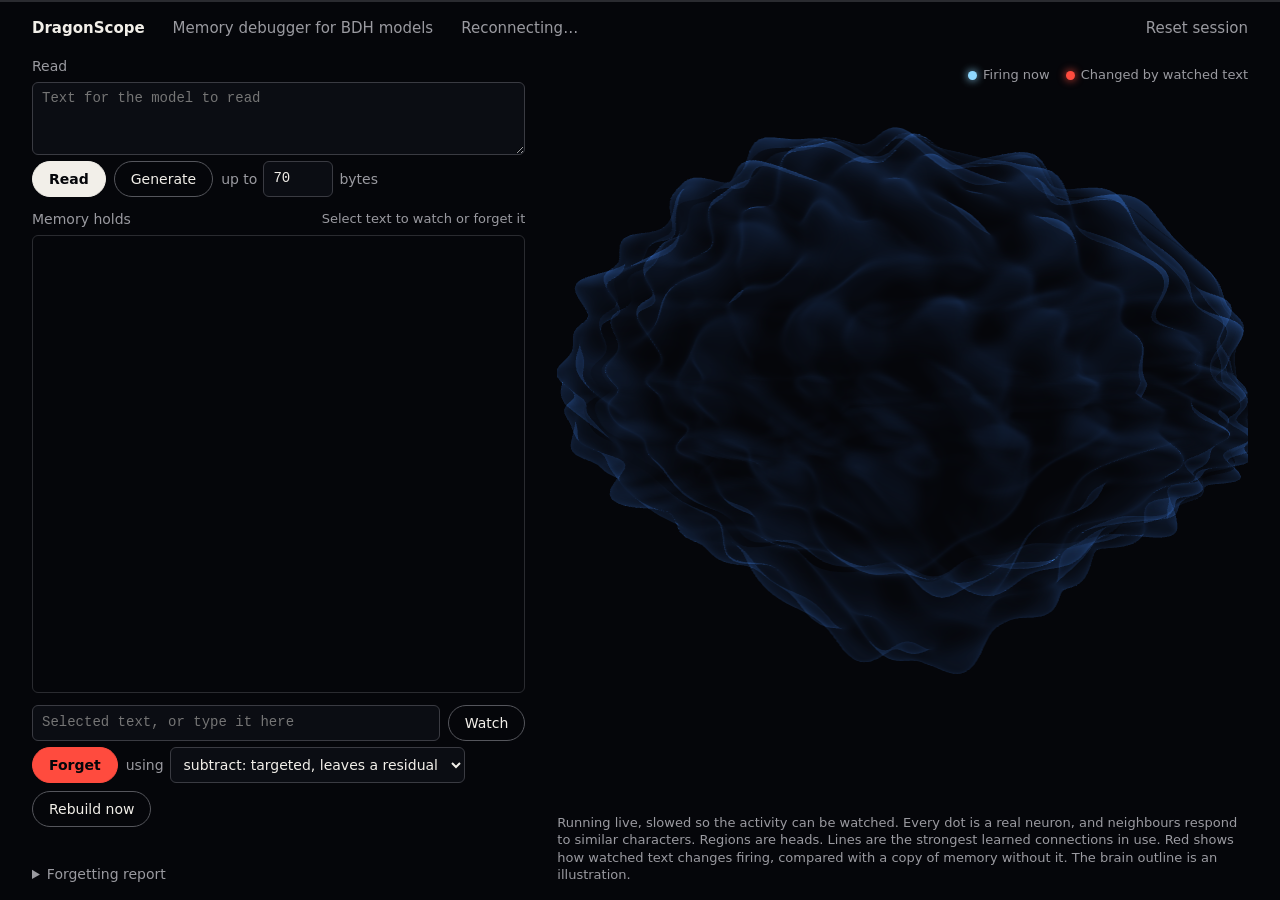
==== dragonscope/static/inspector.html @ 6da28034 "Add the DragonScope toolkit: capture, forget, report and dashboard - Public API: ds.capture, MemoryC" ====
<!doctype html>
<html lang="en">
<head>
  <meta charset="utf-8">
  <meta name="viewport" content="width=device-width, initial-scale=1">
  <title>DragonScope</title>
  <link rel="icon" href="data:,">
  <link rel="stylesheet" href="style.css">
  <link rel="stylesheet" href="inspector.css">
</head>
<body>
  <div class="session-line" title="Session length"><div id="session-fill"></div></div>

  <header>
    <strong>DragonScope</strong>
    <span class="dim">Memory debugger for BDH models</span>
    <span class="dim" id="connection" hidden>Reconnecting…</span>
    <button class="link fake-note" id="reset" type="button">Reset session</button>
  </header>

  <main>
    <section class="story tools">
      <div class="block">
        <label for="input">Read</label>
        <textarea id="input" rows="3" spellcheck="false" placeholder="Text for the model to read"></textarea>
        <div class="row">
          <button class="tool primary" id="read" type="button">Read</button>
          <button class="tool" id="generate" type="button">Generate</button>
          <label class="inline">up to <input id="count" type="number" min="1" max="200" value="70"> bytes</label>
        </div>
      </div>

      <div class="block grow">
        <div class="row between">
          <label>Memory holds</label>
          <span class="dim small">Select text to watch or forget it</span>
        </div>
        <div class="text" id="text" tabindex="0"></div>
      </div>

      <div class="block">
        <div class="row">
          <input id="target" spellcheck="false" placeholder="Selected text, or type it here" aria-label="Text to watch or forget">
          <button class="tool" id="watch" type="button">Watch</button>
        </div>
        <div class="row">
          <button class="tool danger" id="forget" type="button">Forget</button>
          <label class="inline">using
            <select id="method">
              <option value="subtract">subtract: targeted, leaves a residual</option>
              <option value="rebuild">rebuild: rereads the session, exact</option>
            </select>
          </label>
          <button class="tool" id="rebuild" type="button">Rebuild now</button>
        </div>
        <p class="error" id="error" role="alert"></p>
      </div>

      <details class="block" id="report-form">
        <summary>Forgetting report</summary>
        <p class="dim small">Tests a copy of this session, before and after forgetting. This session does not change.</p>
        <input id="r-forget" spellcheck="false" placeholder="Text to forget" aria-label="Text to forget">
        <div class="row"><input id="r-prompt" spellcheck="false" placeholder="Prompt that asks for it" aria-label="Prompt that asks for it"></div>
        <div class="row">
          <input id="r-kept-prompt" spellcheck="false" placeholder="Prompt for something to keep" aria-label="Prompt for something to keep">
          <input id="r-kept" spellcheck="false" placeholder="Expected answer" aria-label="Expected answer to keep">
        </div>
        <button class="tool" id="run-report" type="button">Run report</button>
      </details>
    </section>

    <section class="brain">
      <div class="hud" id="hud"></div>
      <div class="brain-wrap" id="brain-wrap">
        <canvas id="brain" role="img" aria-label="The model's neurons, shown inside a brain outline. They light up as they fire, and red marks the effect of watched text."></canvas>
        <ul class="legend">
          <li><span class="swatch fire"></span>Firing now</li>
          <li><span class="swatch hot"></span>Changed by watched text</li>
        </ul>
        <div class="readout" id="readout" hidden>
          <p class="readout-label" id="readout-label"></p>
          <div class="readout-track"><div id="readout-fill"></div></div>
        </div>
      </div>
      <div id="results"></div>
      <p class="dim caption">Running live, slowed so the activity can be watched. Every dot is a real neuron, and neighbours respond to similar characters. Regions are heads. Lines are the strongest learned connections in use. Red shows how watched text changes firing, compared with a copy of memory without it. The brain outline is an illustration.</p>
    </section>
  </main>

  <script src="vendor/three.min.js"></script>
  <script src="brain.js"></script>
  <script src="inspector.js"></script>
</body>
</html>
---- dragonscope/static/style.css ----
:root {
  color-scheme: dark;
  --black: #05060a;
  --white: #f2efe9;
  --dim: #9a9aa0;
  --line: #2a2b30;
  --red: #ff4b3e;
  --fire: #8fd8ff;
  --mono: "Cascadia Mono", Consolas, "Courier New", monospace;
}

* { box-sizing: border-box; }
html, body { height: 100%; }

body {
  margin: 0;
  display: flex;
  flex-direction: column;
  background: var(--black);
  color: var(--white);
  font: 17px/1.45 "Segoe UI Variable Text", "Segoe UI", system-ui, sans-serif;
}

p, ol, ul { margin: 0; padding: 0; }
ol, ul { list-style: none; }
button, input, select { font: inherit; color: inherit; }
button:disabled { opacity: .35; cursor: default; }
:focus-visible { outline: 2px solid var(--white); outline-offset: 3px; }
.dim { color: var(--dim); }

.session-line { height: 2px; background: var(--line); }
#session-fill { height: 100%; width: 0; background: var(--white); transition: width .4s; }

header {
  display: flex;
  flex-wrap: wrap;
  align-items: baseline;
  gap: 2px 28px;
  padding: 12px 32px 0;
  font-size: 15px;
}
header strong { font-weight: 600; }
.fake-note { margin-left: auto; }

.steps { display: flex; flex-wrap: wrap; gap: 2px 8px; color: #6d6e75; counter-reset: step; }
.steps li { counter-increment: step; }
.steps li::before { content: counter(step) " "; font-family: var(--mono); font-size: 13px; }
.steps li:not(:last-child)::after { content: "→"; margin-left: 8px; color: #45464c; }
.steps li.done { color: var(--dim); }
.steps li.current { color: var(--white); font-weight: 600; }

.link { padding: 4px 0; border: 0; background: none; color: var(--dim); cursor: pointer; }
.link:hover:not(:disabled) { color: var(--white); }
.link.strong { color: var(--white); font-weight: 600; }
.link.current { color: var(--white); text-decoration: underline; text-underline-offset: 5px; }

main {
  flex: 1;
  min-height: 0;
  display: grid;
  grid-template-columns: minmax(0, 5fr) minmax(0, 7fr);
  gap: 32px;
  padding: 12px 32px 16px;
}

/* The story */

.story { min-height: 0; display: flex; flex-direction: column; gap: 12px; }

.headline {
  font-family: "Segoe UI Variable Display", "Segoe UI Light", "Segoe UI", system-ui, sans-serif;
  font-size: clamp(30px, 3.2vw, 56px);
  font-weight: 300;
  line-height: 1.1;
  letter-spacing: -.015em;
}
.headline.alert { color: var(--red); }
.headline.enter { animation: rise .5s ease-out; }
@keyframes rise {
  from { opacity: 0; transform: translateY(8px); }
  to { opacity: 1; transform: none; }
}
.subline { min-height: 25px; margin-top: 6px; color: #c3c2c0; font-size: 17px; }

.actions { display: flex; flex-wrap: wrap; gap: 8px 10px; margin-top: 12px; }
.actions:empty { display: none; }
.act {
  min-height: 48px;
  padding: 8px 26px;
  border: 1px solid var(--white);
  border-radius: 999px;
  background: var(--white);
  color: var(--black);
  font-weight: 600;
  cursor: pointer;
}
.act:hover:not(:disabled) { background: none; color: var(--white); }
.act.forget { border-color: var(--red); background: var(--red); color: var(--black); }
.act.forget:hover:not(:disabled) { background: none; color: var(--red); }
.act:not(:disabled) { animation: invite 2.2s ease-in-out infinite; }
@keyframes invite {
  0%, 100% { box-shadow: 0 0 0 0 rgba(242, 239, 233, 0); }
  50% { box-shadow: 0 0 22px 2px rgba(242, 239, 233, .25); }
}
.act.forget:not(:disabled) { animation-name: invite-red; }
@keyframes invite-red {
  0%, 100% { box-shadow: 0 0 0 0 rgba(255, 75, 62, 0); }
  50% { box-shadow: 0 0 26px 4px rgba(255, 75, 62, .5); }
}

.transcript {
  flex: 1;
  min-height: 60px;
  overflow-y: auto;
  padding-top: 2px;
  border-top: 1px solid var(--line);
}
.turn { margin: 7px 0; overflow-wrap: anywhere; }
.turn.user { color: var(--dim); }
.flagged { color: var(--red); font-family: var(--mono); font-size: .94em; }
.forgotten { color: var(--dim); font-size: .82em; font-style: italic; text-decoration: line-through; }
.caret { display: inline-block; width: 8px; height: 1em; margin-left: 2px; vertical-align: -2px; background: var(--fire); }

.choices { display: flex; flex-wrap: wrap; align-items: baseline; gap: 2px 18px; font-size: 15px; }
.choices > .dim { width: 44px; }
#tabs, #asks { display: flex; flex-wrap: wrap; gap: 2px 18px; }

.entry {
  display: flex;
  align-items: center;
  gap: 14px;
  margin-top: 4px;
  border-bottom: 1px solid var(--dim);
}
.entry:focus-within { border-bottom-color: var(--white); }
.entry.invite { border-bottom-color: var(--white); box-shadow: 0 1px 0 0 var(--white); }
#say-fields { flex: 1; min-width: 0; display: flex; align-items: center; gap: 12px; }
#say-fields input, #say-fields select {
  flex: 1;
  min-width: 0;
  min-height: 42px;
  border: 0;
  background: transparent;
  outline: 0;
}
#say-fields select option { background: var(--black); }
#say-fields input { font-family: var(--mono); font-size: 19px; }
#say-fields input::placeholder { color: #66676d; }
.form-note { min-height: 21px; margin-top: 3px; font-size: 14px; color: var(--dim); }
.form-note.error { color: var(--red); }
.form-note .link { color: var(--white); text-decoration: underline; text-underline-offset: 3px; padding: 0; }

/* The brain */

.brain { min-height: 0; min-width: 0; display: flex; flex-direction: column; gap: 8px; }
.brain-wrap { position: relative; flex: 1; min-height: 260px; cursor: grab; touch-action: none; }
.brain-wrap:active { cursor: grabbing; }
#brain { position: absolute; inset: 0; width: 100%; height: 100%; display: block; }
.caption { font-size: 13px; line-height: 1.35; }

.legend {
  position: absolute;
  top: 2px;
  right: 0;
  display: flex;
  flex-wrap: wrap;
  justify-content: flex-end;
  gap: 2px 16px;
  font-size: 13px;
  color: var(--dim);
  pointer-events: none;
}
.legend li { display: flex; align-items: center; gap: 6px; }
.swatch { width: 9px; height: 9px; border-radius: 50%; }
.swatch.fire { background: var(--fire); box-shadow: 0 0 8px var(--fire); }
.swatch.hot { background: var(--red); box-shadow: 0 0 8px var(--red); }

.hud { display: grid; grid-template-columns: repeat(4, minmax(0, 1fr)); gap: 12px; }
.hud-stat b { display: block; font: 300 clamp(24px, 2.3vw, 38px)/1.1 "Segoe UI Variable Display", "Segoe UI Light", "Segoe UI", system-ui, sans-serif; font-variant-numeric: tabular-nums; }
.hud-stat span { display: block; font-size: 13px; line-height: 1.25; color: var(--dim); }
.hud-stat.live b { color: var(--fire); }
.hud-stat.live.hot b { color: var(--red); }

.readout {
  position: absolute;
  left: 50%;
  bottom: 4px;
  width: min(420px, 90%);
  transform: translateX(-50%);
  text-align: center;
  pointer-events: none;
}
.readout-label { font-size: 15px; font-variant-numeric: tabular-nums; }
.readout-track { height: 4px; margin-top: 5px; border-radius: 2px; background: var(--line); overflow: hidden; }
#readout-fill { height: 100%; width: 0; background: var(--red); transition: width .08s linear; }

#proof:empty { display: none; }
#proof:not(:empty) + .caption { display: none; }
.stats { display: grid; grid-template-columns: repeat(3, 1fr); gap: 16px; padding-top: 8px; border-top: 1px solid var(--line); }
.stat b { display: block; font: 400 20px/1.2 var(--mono); }
.stat b.bad { color: var(--red); }
.stat span { display: block; font-size: 13px; line-height: 1.3; color: var(--dim); }
.proof-note { margin-top: 6px; font-size: 13px; color: var(--dim); }
.log { margin-top: 5px; font: 13px/1.4 var(--mono); }

@media (max-width: 900px) {
  html, body { height: auto; }
  header { padding: 12px 16px 0; }
  .fake-note { margin-left: 0; }
  main { grid-template-columns: minmax(0, 1fr); gap: 20px; padding: 12px 16px 20px; }
  .transcript { max-height: 40vh; }
  .brain-wrap { flex: none; height: 92vw; max-height: 560px; touch-action: pan-y; }
  .stats { grid-template-columns: 1fr; gap: 8px; }
  .hud { grid-template-columns: repeat(2, minmax(0, 1fr)); }
}
---- dragonscope/static/inspector.css ----
.tools { gap: 12px; overflow-y: auto; }
.block { display: flex; flex-direction: column; gap: 6px; }
.block.grow { flex: 1; min-height: 110px; }
.block > label, .block label:first-child:not(.inline), summary { font-size: 14px; color: var(--dim); }
.row { display: flex; flex-wrap: wrap; align-items: center; gap: 8px; }
.row.between { justify-content: space-between; }
.small { font-size: 13px; }
.inline { display: flex; align-items: center; gap: 6px; font-size: 14px; color: var(--dim); }

.tools textarea, .tools input, .tools select {
  min-height: 36px;
  padding: 6px 9px;
  border: 1px solid #3a3b42;
  border-radius: 6px;
  background: #0b0d13;
  font: 14px/1.4 var(--mono);
  color: var(--white);
}
.tools textarea { width: 100%; resize: vertical; }
.tools .row > input:not([type="number"]) { flex: 1 1 150px; min-width: 0; }
.tools > details > input { width: 100%; }
.tools select { font-family: inherit; min-width: 0; max-width: 100%; }
.tools input[type="number"] { width: 70px; }

.tool {
  min-height: 36px;
  padding: 4px 16px;
  border: 1px solid #55565c;
  border-radius: 999px;
  background: none;
  cursor: pointer;
  font-size: 14px;
}
.tool:hover:not(:disabled) { border-color: var(--white); }
.tool.primary { border-color: var(--white); background: var(--white); color: var(--black); font-weight: 600; }
.tool.danger { border-color: var(--red); background: var(--red); color: var(--black); font-weight: 600; }

.text {
  flex: 1;
  min-height: 80px;
  overflow-y: auto;
  padding: 8px 10px;
  border: 1px solid var(--line);
  border-radius: 6px;
  font: 14px/1.5 var(--mono);
  white-space: pre-wrap;
  overflow-wrap: anywhere;
}
.text .gap { color: var(--dim); font-size: 12px; font-style: italic; text-decoration: line-through; user-select: none; }
.text .watched { color: var(--red); }
.text .written { color: #c5e9ff; }
.text .latest { background: #1b2a38; }

.error { min-height: 19px; font-size: 13px; color: var(--red); }
summary { cursor: pointer; }
details[open] { gap: 6px; }

.results-table { width: 100%; margin-top: 4px; border-collapse: collapse; font-size: 13px; }
.results-table th, .results-table td { padding: 2px 8px 2px 0; border-top: 1px solid var(--line); font-weight: 400; text-align: right; font-variant-numeric: tabular-nums; }
.results-table thead th { border-top: 0; color: var(--dim); }
.results-table tr > :first-child { text-align: left; }
.verdict-pass { color: #6fdc9b; }
.verdict-fail { color: var(--red); font-weight: 600; }
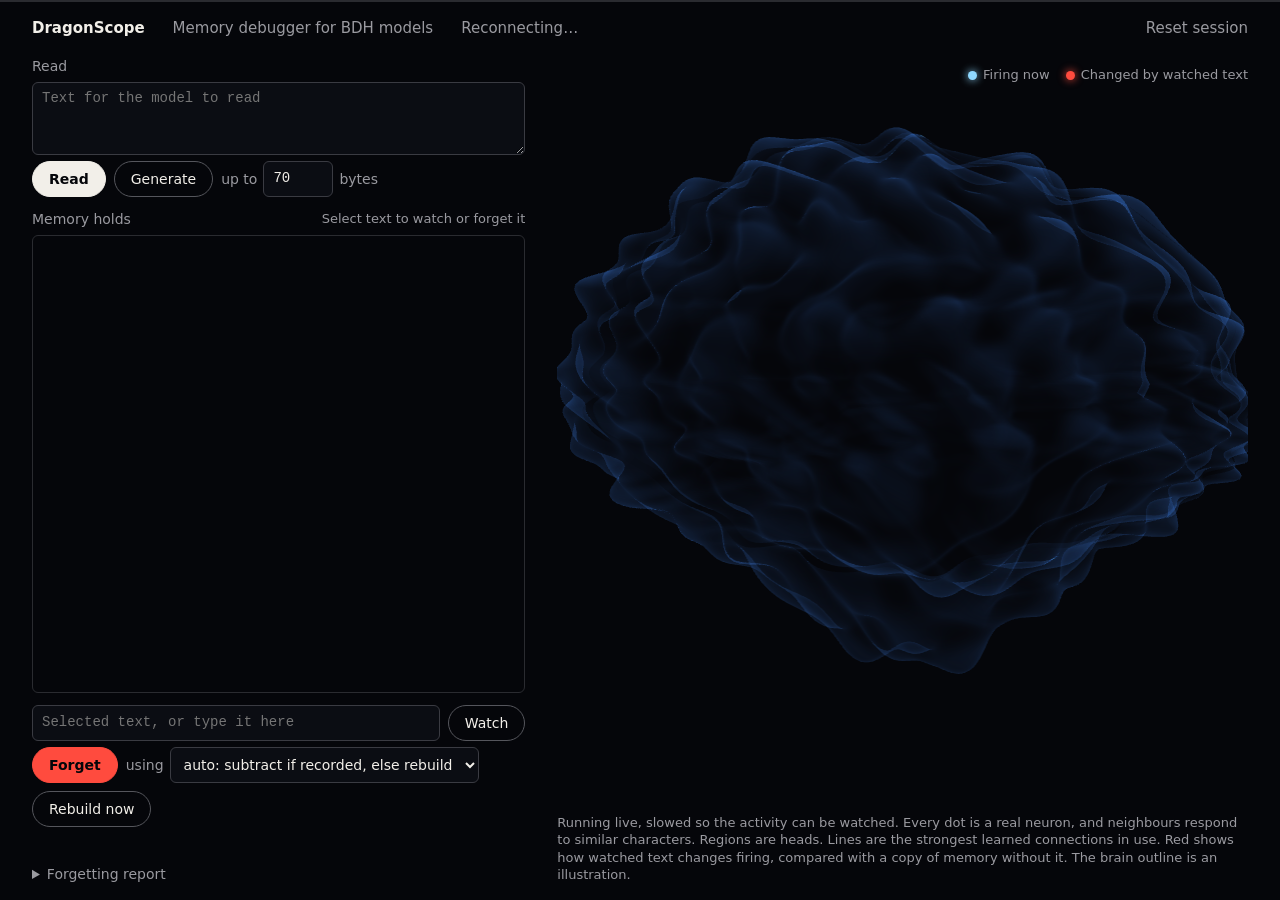
==== commit fce15bfd: "Make the ledger affordable at scale and tidy the public repo - Ledger modes: exact, compact (float16" ====
--- a/dragonscope/static/inspector.html
+++ b/dragonscope/static/inspector.html
@@ -47,6 +47,7 @@
           <button class="tool danger" id="forget" type="button">Forget</button>
           <label class="inline">using
             <select id="method">
+              <option value="auto">auto: subtract if recorded, else rebuild</option>
               <option value="subtract">subtract: targeted, leaves a residual</option>
               <option value="rebuild">rebuild: rereads the session, exact</option>
             </select>
